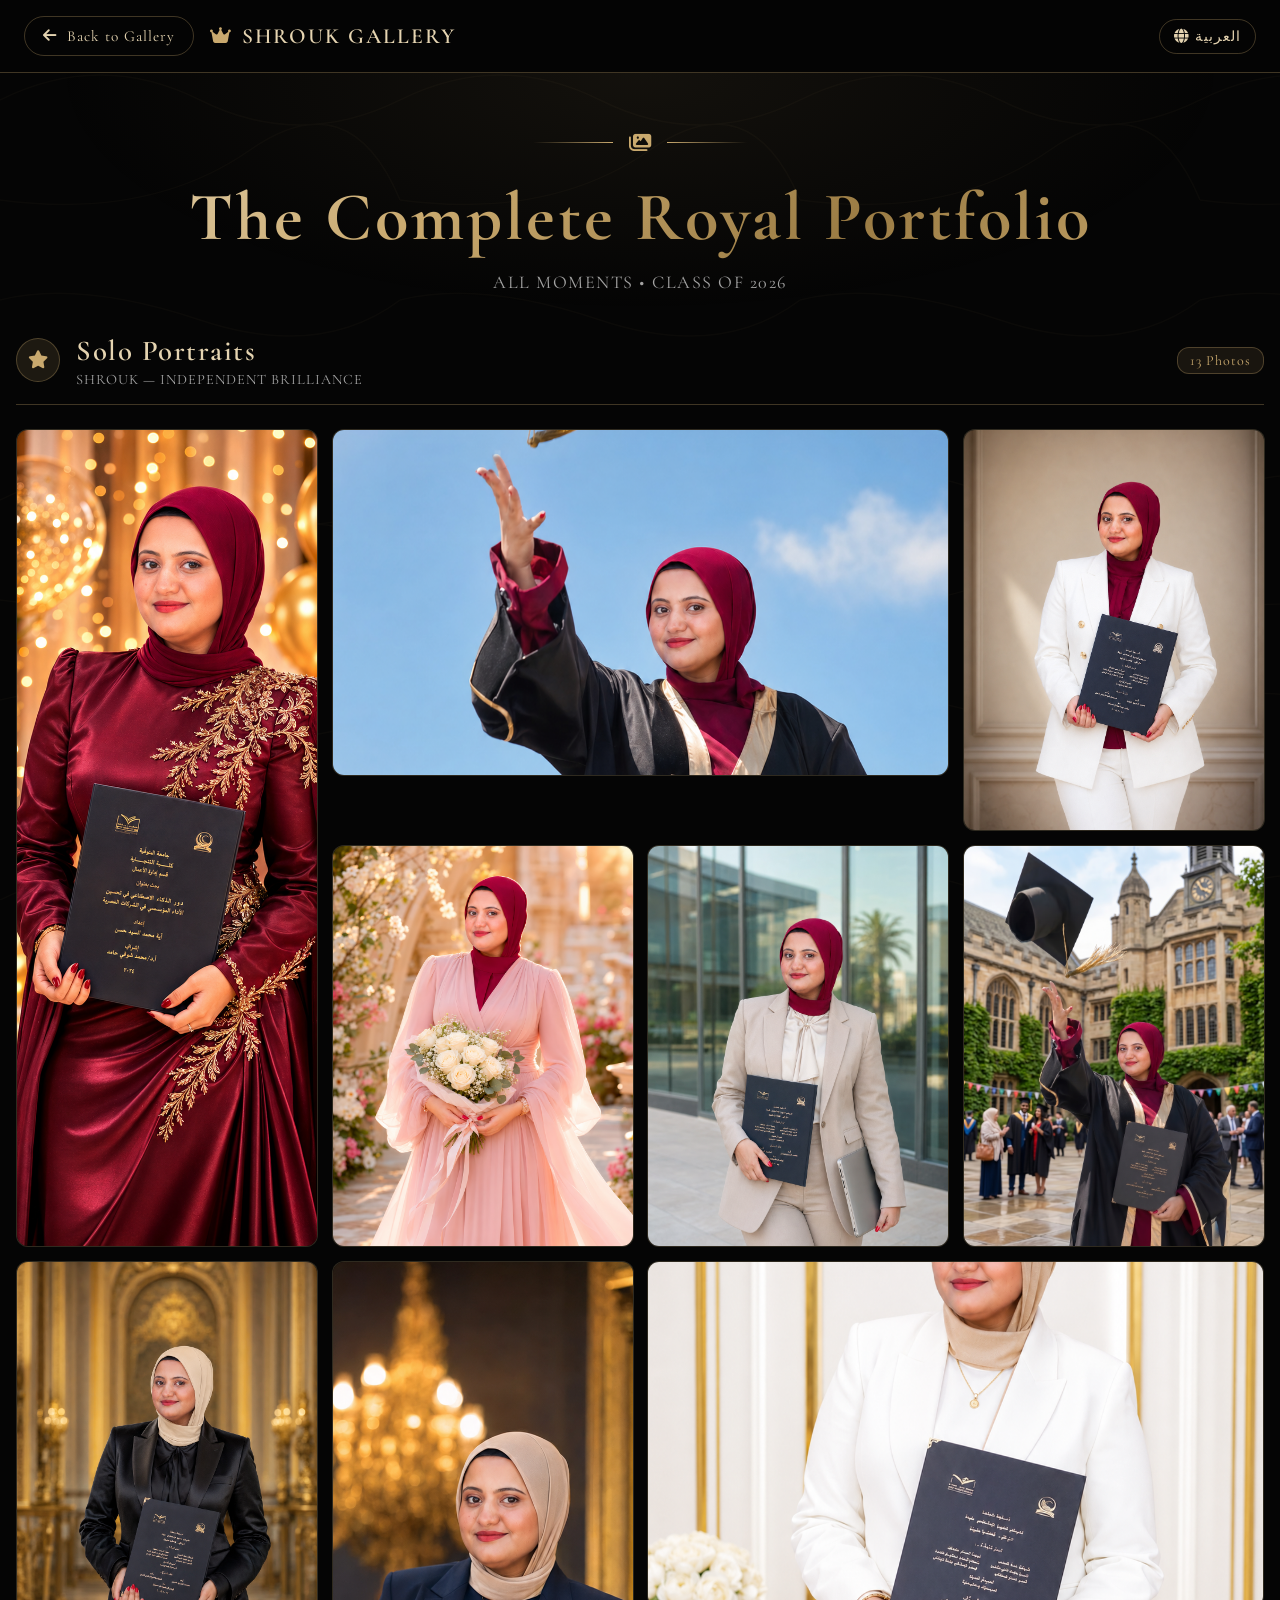
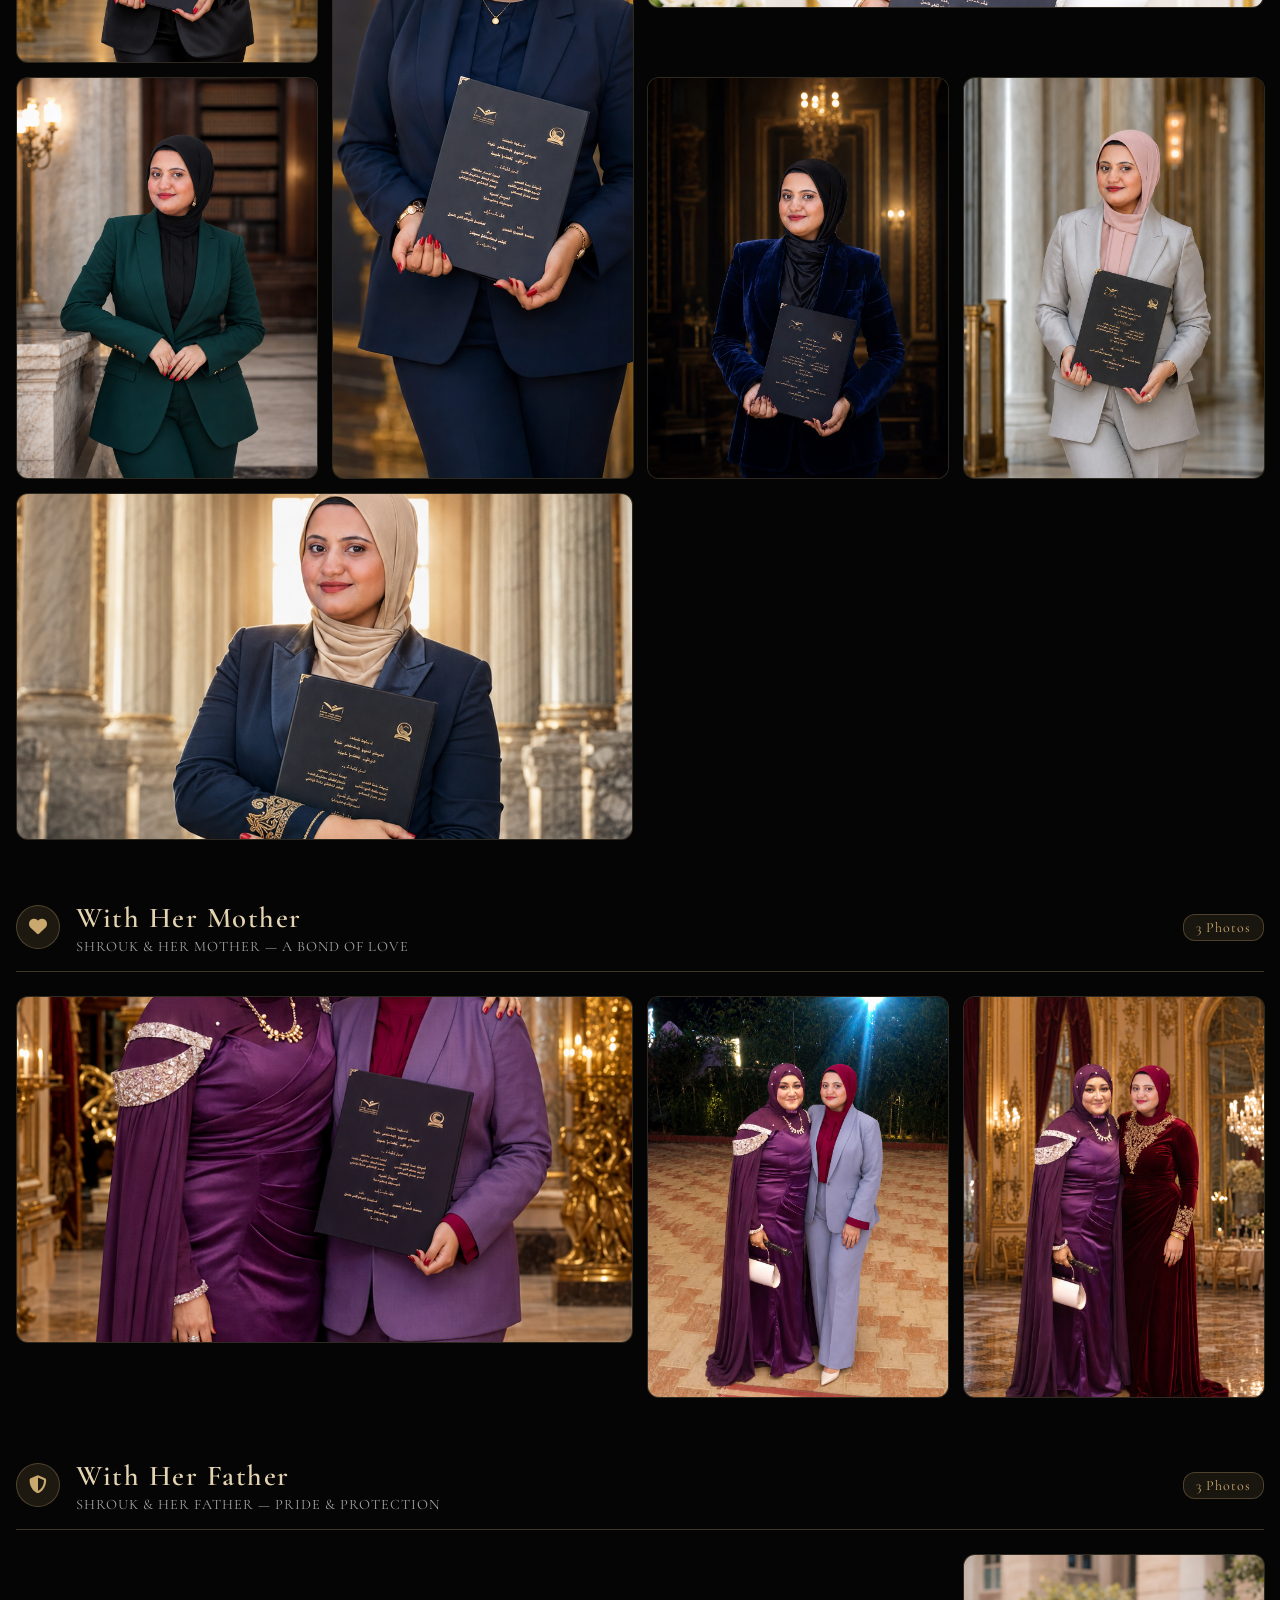
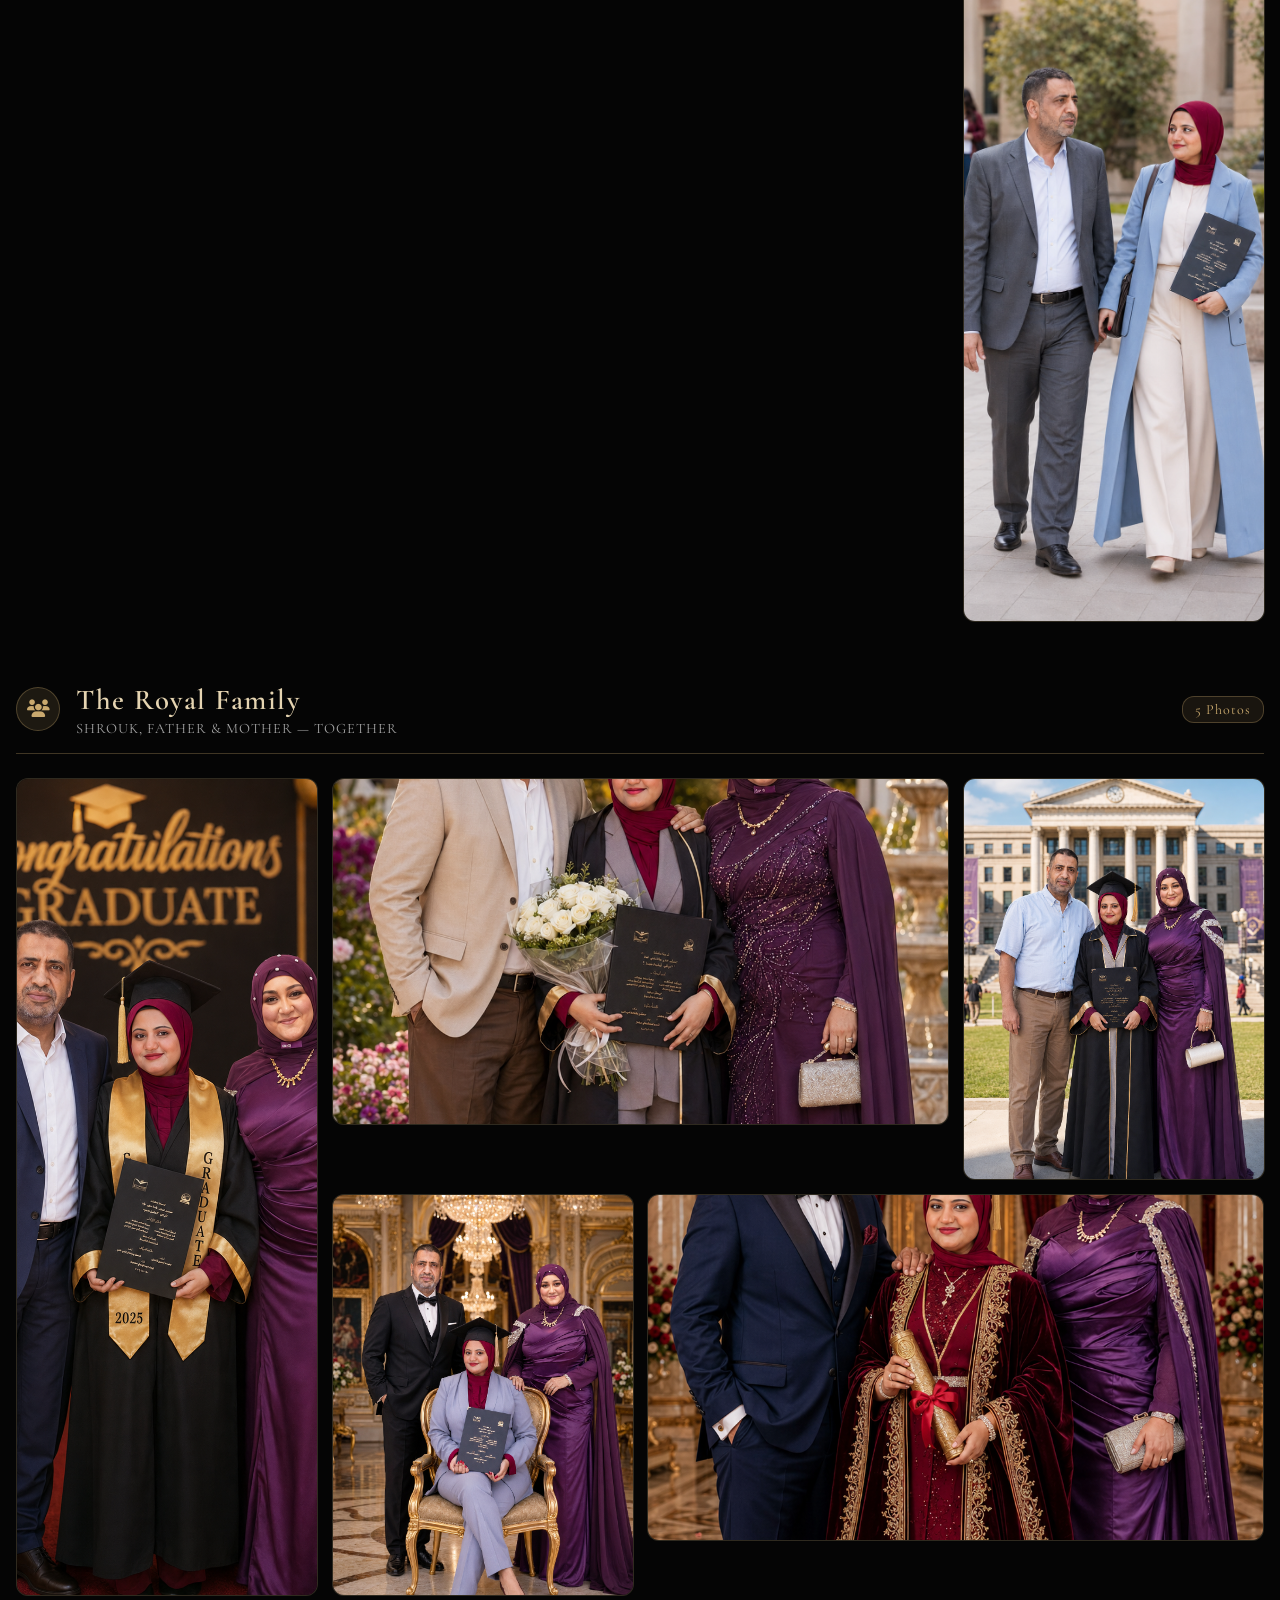
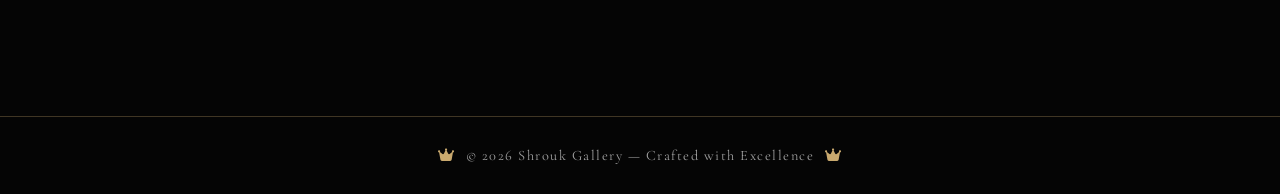
==== gallery.html @ 177c8bc8 "Add files via upload" ====
<!DOCTYPE html>
<html lang="en" dir="ltr">
<head>
  <meta charset="UTF-8">
  <meta name="viewport" content="width=device-width, initial-scale=1.0, viewport-fit=cover">
  <title>Shrouk Gallery | All Photos</title>
  <meta name="description" content="Full photo gallery for Shrouk's graduation — all portrait collections beautifully presented.">

  <!-- Premium Fonts -->
  <link rel="preconnect" href="https://fonts.googleapis.com">
  <link rel="preconnect" href="https://fonts.gstatic.com" crossorigin>
  <link href="https://fonts.googleapis.com/css2?family=Cormorant+Garamond:ital,wght@0,300;0,400;0,600;0,700;1,400&family=Tajawal:wght@300;400;500;700;800&display=swap" rel="stylesheet">
  <link rel="stylesheet" href="https://cdnjs.cloudflare.com/ajax/libs/font-awesome/6.4.0/css/all.min.css">

  <style>
    /* ===== Design Tokens ===== */
    :root {
      --gold: #C9A96E;
      --gold-light: #E5D4B1;
      --gold-dim: rgba(201,169,110,0.3);
      --black: #050505;
      --card-bg: rgba(18,18,18,0.85);
      --text: #F5F5F5;
      --muted: #A3A3A3;
      --font-en: 'Cormorant Garamond', serif;
      --font-ar: 'Tajawal', sans-serif;
      --ease: cubic-bezier(0.25, 0.8, 0.25, 1);
    }

    *, *::before, *::after { box-sizing: border-box; margin: 0; padding: 0; }

    html {
      background: var(--black);
      color: var(--text);
      font-family: var(--font-en);
      font-size: 18px;
      scroll-behavior: smooth;
      overflow-x: hidden;
      -webkit-font-smoothing: antialiased;
    }

    body { min-height: 100vh; }
    body.rtl-mode { font-family: var(--font-ar); direction: rtl; }

    /* Custom scrollbar */
    ::-webkit-scrollbar { width: 6px; }
    ::-webkit-scrollbar-track { background: var(--black); }
    ::-webkit-scrollbar-thumb {
      background: linear-gradient(180deg, transparent, var(--gold), transparent);
      border-radius: 3px;
    }

    /* ===== Marble / ambient overlay ===== */
    .marble-overlay {
      position: fixed; inset: 0; z-index: 0; pointer-events: none; opacity: 0.035;
      background-image: url("data:image/svg+xml,%3Csvg xmlns='http://www.w3.org/2000/svg' width='400' height='400' viewBox='0 0 400 400'%3E%3Cpath d='M0,100 Q100,50 200,100 T400,100 M0,200 Q150,220 250,150 T400,200 M0,300 Q80,280 200,320 T400,300' fill='none' stroke='%23C9A96E' stroke-width='1.5'/%3E%3C/svg%3E");
      background-repeat: repeat;
    }

    /* ===== HEADER ===== */
    .g-header {
      position: sticky; top: 0; z-index: 200;
      background: rgba(5,5,5,0.92);
      backdrop-filter: blur(14px);
      -webkit-backdrop-filter: blur(14px);
      border-bottom: 1px solid var(--gold-dim);
      padding: 16px 24px;
      display: flex; align-items: center; gap: 16px;
    }

    .back-btn {
      display: flex; align-items: center; gap: 10px;
      background: transparent;
      border: 1px solid var(--gold-dim);
      color: var(--gold-light);
      padding: 10px 18px;
      border-radius: 24px;
      cursor: pointer;
      font-family: inherit;
      font-size: 0.85rem;
      letter-spacing: 1px;
      text-decoration: none;
      transition: all 0.25s ease;
      white-space: nowrap;
    }
    .back-btn:hover {
      background: rgba(201,169,110,0.15);
      border-color: var(--gold);
      box-shadow: 0 0 14px rgba(201,169,110,0.25);
      transform: translateX(-3px);
    }

    .g-header-title {
      flex: 1;
      display: flex; align-items: center; gap: 10px;
      font-size: 1.2rem; letter-spacing: 2px; font-weight: 600;
      color: var(--gold-light);
      text-transform: uppercase;
    }
    .g-header-title i { color: var(--gold); font-size: 1rem; }

    /* Language button */
    .lang-btn {
      background: transparent; border: 1px solid var(--gold-dim);
      color: var(--gold-light); padding: 8px 14px;
      border-radius: 20px; cursor: pointer; font-family: inherit;
      font-size: 0.8rem; letter-spacing: 1px; display: flex; align-items: center; gap: 6px;
      transition: all 0.25s ease;
    }
    .lang-btn:hover { border-color: var(--gold); background: rgba(201,169,110,0.12); }

    /* ===== PAGE HERO ===== */
    .page-hero {
      position: relative; z-index: 1;
      text-align: center;
      padding: 60px 24px 40px;
    }
    .page-hero::before {
      content: '';
      position: absolute; inset: 0;
      background: radial-gradient(ellipse at center top, rgba(201,169,110,0.08) 0%, transparent 65%);
      pointer-events: none;
    }

    .hero-divider {
      display: flex; align-items: center; justify-content: center;
      gap: 16px; margin-bottom: 24px;
    }
    .hero-divider span { width: 80px; height: 1px; background: linear-gradient(90deg, transparent, var(--gold)); }
    .hero-divider span:last-child { transform: scaleX(-1); }
    .hero-divider i { color: var(--gold); font-size: 1.1rem; }

    .page-hero h1 {
      font-size: clamp(2rem, 6vw, 3.8rem);
      font-weight: 700; letter-spacing: 3px;
      background: linear-gradient(135deg, var(--gold-light), var(--gold), #9A7B43, var(--gold));
      -webkit-background-clip: text; -webkit-text-fill-color: transparent;
      background-clip: text;
      line-height: 1.2;
    }
    .page-hero p {
      font-size: clamp(0.85rem, 2.5vw, 1rem);
      color: var(--muted); letter-spacing: 1.5px;
      margin-top: 12px; text-transform: uppercase;
    }

    /* ===== GROUP SECTIONS ===== */
    .gallery-page { position: relative; z-index: 1; padding: 0 16px 60px; max-width: 1400px; margin: 0 auto; }

    .group-section { margin-bottom: 60px; }

    .group-header {
      display: flex; align-items: center; gap: 16px;
      margin-bottom: 24px; padding-bottom: 16px;
      border-bottom: 1px solid var(--gold-dim);
    }
    .group-icon {
      width: 44px; height: 44px; border-radius: 50%;
      background: rgba(201,169,110,0.12);
      border: 1px solid var(--gold-dim);
      display: flex; align-items: center; justify-content: center;
      color: var(--gold); font-size: 1rem; flex-shrink: 0;
    }
    .group-info h2 {
      font-size: clamp(1.2rem, 3vw, 1.6rem);
      font-weight: 600; color: var(--gold-light);
      letter-spacing: 1.5px;
    }
    .group-info p {
      font-size: 0.8rem; color: var(--muted); letter-spacing: 1px;
      margin-top: 3px; text-transform: uppercase;
    }
    .group-count {
      margin-left: auto; flex-shrink: 0;
      background: rgba(201,169,110,0.1);
      border: 1px solid var(--gold-dim);
      color: var(--gold); font-size: 0.78rem;
      padding: 4px 12px; border-radius: 12px; letter-spacing: 1px;
    }

    /* ===== RESPONSIVE PHOTO GRID ===== */
    .photo-grid {
      display: grid;
      grid-template-columns: repeat(auto-fill, minmax(280px, 1fr));
      gap: 14px;
    }

    /* Special spans for featured shots */
    @media (min-width: 700px) {
      .photo-grid .span-wide { grid-column: span 2; }
      .photo-grid .span-tall { grid-row: span 2; }
    }

    .photo-card {
      position: relative; overflow: hidden;
      border-radius: 12px;
      border: 1px solid rgba(201,169,110,0.18);
      background: rgba(20,20,20,0.6);
      cursor: pointer;
      aspect-ratio: 3/4;
      transition: transform 0.4s var(--ease), box-shadow 0.4s var(--ease), border-color 0.3s ease;
      will-change: transform;
    }
    .photo-card.span-wide { aspect-ratio: 16/9; }
    .photo-card.span-tall { aspect-ratio: auto; min-height: 520px; }

    .photo-card:hover {
      transform: scale(1.025) translateY(-3px);
      box-shadow: 0 20px 50px rgba(0,0,0,0.7), 0 0 20px rgba(201,169,110,0.2);
      border-color: rgba(201,169,110,0.5);
    }

    .photo-card img {
      width: 100%; height: 100%;
      object-fit: cover;
      display: block;
      transition: transform 0.6s var(--ease);
    }
    .photo-card:hover img { transform: scale(1.06); }

    .photo-card-overlay {
      position: absolute; inset: 0;
      background: linear-gradient(to top, rgba(5,5,5,0.85) 0%, rgba(5,5,5,0.1) 50%, transparent 100%);
      opacity: 0;
      transition: opacity 0.4s ease;
      display: flex; flex-direction: column; justify-content: flex-end;
      padding: 20px;
    }
    .photo-card:hover .photo-card-overlay { opacity: 1; }

    .photo-card-overlay .cat {
      font-size: 0.7rem; letter-spacing: 2px;
      color: var(--gold); text-transform: uppercase;
      margin-bottom: 5px;
    }
    .photo-card-overlay .title {
      font-size: 1rem; font-weight: 600;
      color: var(--gold-light); line-height: 1.3;
      letter-spacing: 0.5px;
    }

    .expand-icon {
      position: absolute; top: 14px; right: 14px;
      width: 36px; height: 36px; border-radius: 50%;
      background: rgba(201,169,110,0.15);
      backdrop-filter: blur(6px);
      border: 1px solid var(--gold-dim);
      color: var(--gold); font-size: 0.75rem;
      display: flex; align-items: center; justify-content: center;
      opacity: 0; transform: scale(0.8);
      transition: opacity 0.3s ease, transform 0.3s ease;
    }
    .photo-card:hover .expand-icon {
      opacity: 1; transform: scale(1);
    }

    /* ===== LIGHTBOX ===== */
    #g-lightbox {
      position: fixed; inset: 0; z-index: 1000;
      background: rgba(3,3,3,0.96);
      display: flex; align-items: center; justify-content: center;
      opacity: 0; visibility: hidden;
      transition: opacity 0.35s ease, visibility 0.35s ease;
      padding: 16px;
    }
    #g-lightbox.open { opacity: 1; visibility: visible; }

    .lb-close {
      position: fixed; top: 18px; right: 18px; z-index: 10;
      width: 48px; height: 48px; border-radius: 50%;
      background: rgba(201,169,110,0.1); border: 1px solid var(--gold-dim);
      color: var(--gold-light); font-size: 1.1rem;
      display: flex; align-items: center; justify-content: center;
      cursor: pointer; transition: all 0.25s ease;
    }
    .lb-close:hover { background: rgba(201,169,110,0.25); transform: rotate(90deg); }

    .lb-nav {
      position: fixed; top: 50%; transform: translateY(-50%);
      width: 48px; height: 48px; border-radius: 50%;
      background: rgba(201,169,110,0.1); border: 1px solid var(--gold-dim);
      color: var(--gold-light); font-size: 1rem;
      display: flex; align-items: center; justify-content: center;
      cursor: pointer; z-index: 10;
      transition: all 0.25s ease;
    }
    .lb-nav:hover { background: rgba(201,169,110,0.25); box-shadow: 0 0 18px rgba(201,169,110,0.3); }
    .lb-prev { left: 14px; }
    .lb-next { right: 14px; }

    .lb-image-box {
      max-width: min(90vw, 900px);
      max-height: 85vh;
      border-radius: 12px;
      overflow: hidden;
      border: 1px solid var(--gold-dim);
      box-shadow: 0 30px 80px rgba(0,0,0,0.8), 0 0 30px rgba(201,169,110,0.15);
    }
    .lb-image-box img {
      width: 100%; height: 100%;
      max-height: 85vh;
      object-fit: contain;
      display: block;
    }

    .lb-caption {
      position: fixed; bottom: 20px; left: 50%; transform: translateX(-50%);
      text-align: center;
      background: rgba(5,5,5,0.85); backdrop-filter: blur(10px);
      border: 1px solid var(--gold-dim);
      padding: 10px 28px; border-radius: 20px;
      white-space: nowrap;
    }
    .lb-caption .cat { font-size: 0.7rem; color: var(--gold); letter-spacing: 2px; text-transform: uppercase; }
    .lb-caption .title { font-size: 1rem; color: var(--gold-light); font-weight: 600; }

    .lb-counter {
      position: fixed; top: 22px; left: 50%; transform: translateX(-50%);
      font-size: 0.78rem; color: var(--muted); letter-spacing: 2px;
      background: rgba(5,5,5,0.8); padding: 6px 16px; border-radius: 12px;
      border: 1px solid var(--gold-dim);
    }

    /* ===== FOOTER ===== */
    .g-footer {
      text-align: center; padding: 30px 24px;
      border-top: 1px solid var(--gold-dim);
      color: var(--muted); font-size: 0.8rem; letter-spacing: 1.5px;
      position: relative; z-index: 1;
    }
    .g-footer i { color: var(--gold); margin: 0 6px; }

    /* ===== MOBILE OPTIMISATIONS ===== */
    @media (max-width: 600px) {
      .photo-grid {
        grid-template-columns: repeat(2, 1fr);
        gap: 8px;
      }
      .photo-grid .span-wide { grid-column: span 2; }
      .photo-card.span-tall { min-height: 260px; }
      .photo-card { border-radius: 8px; }
      .page-hero { padding: 40px 16px 28px; }
      .lb-nav { width: 40px; height: 40px; font-size: 0.85rem; }
      .lb-prev { left: 6px; }
      .lb-next { right: 6px; }
      .lb-image-box { max-width: 96vw; border-radius: 8px; }
      .lb-caption { white-space: normal; max-width: 90vw; }
      .g-header { padding: 12px 14px; }
      .g-header-title { font-size: 1rem; }
      .back-btn { padding: 8px 14px; font-size: 0.78rem; }
      .group-info h2 { font-size: 1.1rem; }
    }

    /* Fade-in for cards */
    .photo-card {
      opacity: 0;
      transform: translateY(28px);
      transition: opacity 0.6s var(--ease), transform 0.6s var(--ease),
                  box-shadow 0.4s var(--ease), border-color 0.3s ease;
    }
    .photo-card.visible { opacity: 1; transform: translateY(0); }

    /* Touch active state */
    .photo-card:active { transform: scale(0.97); }
  </style>
</head>
<body>

  <!-- Marble texture -->
  <div class="marble-overlay"></div>

  <!-- HEADER -->
  <header class="g-header">
    <a href="index.html" class="back-btn" id="back-btn">
      <i class="fa-solid fa-arrow-left"></i>
      <span id="back-text">Back to Gallery</span>
    </a>
    <div class="g-header-title">
      <i class="fa-solid fa-crown"></i>
      <span id="header-label">Shrouk Gallery</span>
    </div>
    <button class="lang-btn" id="lang-btn">
      <i class="fa-solid fa-globe"></i>
      <span id="lang-text">العربية</span>
    </button>
  </header>

  <!-- PAGE HERO -->
  <div class="page-hero">
    <div class="hero-divider">
      <span></span>
      <i class="fa-solid fa-images"></i>
      <span></span>
    </div>
    <h1 id="page-title">The Complete Royal Portfolio</h1>
    <p id="page-subtitle">All Moments • Class of 2026</p>
  </div>

  <!-- GALLERY GROUPS -->
  <main class="gallery-page">

    <!-- ── Group 1: Girl Alone ── -->
    <section class="group-section" id="group-1">
      <div class="group-header">
        <div class="group-icon"><i class="fa-solid fa-star"></i></div>
        <div class="group-info">
          <h2 id="g1-title">Solo Portraits</h2>
          <p id="g1-sub">Shrouk — Independent Brilliance</p>
        </div>
        <span class="group-count" id="g1-count">13 Photos</span>
      </div>

      <div class="photo-grid">
        <div class="photo-card span-tall" data-src="1.png" data-cat="Portrait" data-title="The Sovereign Smile" data-cat-ar="بورتريه" data-title-ar="الابتسامة السيادية">
          <img src="1.png" alt="Shrouk Portrait 1" loading="lazy">
          <div class="photo-card-overlay">
            <span class="cat" data-en="Portrait" data-ar="بورتريه">Portrait</span>
            <span class="title" data-en="The Sovereign Smile" data-ar="الابتسامة السيادية">The Sovereign Smile</span>
          </div>
          <div class="expand-icon"><i class="fa-solid fa-expand"></i></div>
        </div>

        <div class="photo-card span-wide" data-src="2.png" data-cat="Moment" data-title="Reflective Triumph" data-cat-ar="لحظة تاريخية" data-title-ar="تأمل الانتصار">
          <img src="2.png" alt="Shrouk Portrait 2" loading="lazy">
          <div class="photo-card-overlay">
            <span class="cat" data-en="Moment" data-ar="لحظة تاريخية">Moment</span>
            <span class="title" data-en="Reflective Triumph" data-ar="تأمل الانتصار">Reflective Triumph</span>
          </div>
          <div class="expand-icon"><i class="fa-solid fa-expand"></i></div>
        </div>

        <div class="photo-card" data-src="3.png" data-cat="Portrait" data-title="Academic Honor" data-cat-ar="بورتريه" data-title-ar="وسام الأكاديمية">
          <img src="3.png" alt="Shrouk Portrait 3" loading="lazy">
          <div class="photo-card-overlay">
            <span class="cat" data-en="Portrait" data-ar="بورتريه">Portrait</span>
            <span class="title" data-en="Academic Honor" data-ar="وسام الأكاديمية">Academic Honor</span>
          </div>
          <div class="expand-icon"><i class="fa-solid fa-expand"></i></div>
        </div>

        <div class="photo-card" data-src="4.png" data-cat="Candid" data-title="Golden Horizon" data-cat-ar="لقطة عفوية" data-title-ar="الأفق الذهبي">
          <img src="4.png" alt="Shrouk Portrait 4" loading="lazy">
          <div class="photo-card-overlay">
            <span class="cat" data-en="Candid" data-ar="لقطة عفوية">Candid</span>
            <span class="title" data-en="Golden Horizon" data-ar="الأفق الذهبي">Golden Horizon</span>
          </div>
          <div class="expand-icon"><i class="fa-solid fa-expand"></i></div>
        </div>

        <div class="photo-card" data-src="5.png" data-cat="Portrait" data-title="Prestigious Stature" data-cat-ar="بورتريه" data-title-ar="الهيبة والوقار">
          <img src="5.png" alt="Shrouk Portrait 5" loading="lazy">
          <div class="photo-card-overlay">
            <span class="cat" data-en="Portrait" data-ar="بورتريه">Portrait</span>
            <span class="title" data-en="Prestigious Stature" data-ar="الهيبة والوقار">Prestigious Stature</span>
          </div>
          <div class="expand-icon"><i class="fa-solid fa-expand"></i></div>
        </div>

        <div class="photo-card" data-src="10.jpeg" data-cat="Portrait" data-title="Elegance Unveiled" data-cat-ar="بورتريه" data-title-ar="الأناقة الملكية">
          <img src="10.jpeg" alt="Shrouk Portrait 6" loading="lazy">
          <div class="photo-card-overlay">
            <span class="cat" data-en="Portrait" data-ar="بورتريه">Portrait</span>
            <span class="title" data-en="Elegance Unveiled" data-ar="الأناقة الملكية">Elegance Unveiled</span>
          </div>
          <div class="expand-icon"><i class="fa-solid fa-expand"></i></div>
        </div>

        <div class="photo-card" data-src="ChatGPT Image Jun 21, 2026, 09_37_22 AM.png" data-cat="Portrait" data-title="The Royal Portrait I" data-cat-ar="بورتريه" data-title-ar="البورتريه الملكي الأول">
          <img src="ChatGPT Image Jun 21, 2026, 09_37_22 AM.png" alt="Shrouk Portrait 7" loading="lazy">
          <div class="photo-card-overlay">
            <span class="cat" data-en="Portrait" data-ar="بورتريه">Portrait</span>
            <span class="title" data-en="The Royal Portrait I" data-ar="البورتريه الملكي الأول">The Royal Portrait I</span>
          </div>
          <div class="expand-icon"><i class="fa-solid fa-expand"></i></div>
        </div>

        <div class="photo-card span-tall" data-src="ChatGPT Image Jun 21, 2026, 09_39_54 AM.png" data-cat="Moment" data-title="The Royal Portrait II" data-cat-ar="لحظة تاريخية" data-title-ar="البورتريه الملكي الثاني">
          <img src="ChatGPT Image Jun 21, 2026, 09_39_54 AM.png" alt="Shrouk Portrait 8" loading="lazy">
          <div class="photo-card-overlay">
            <span class="cat" data-en="Moment" data-ar="لحظة تاريخية">Moment</span>
            <span class="title" data-en="The Royal Portrait II" data-ar="البورتريه الملكي الثاني">The Royal Portrait II</span>
          </div>
          <div class="expand-icon"><i class="fa-solid fa-expand"></i></div>
        </div>

        <div class="photo-card span-wide" data-src="ChatGPT Image Jun 21, 2026, 09_40_40 AM.png" data-cat="Portrait" data-title="The Royal Portrait III" data-cat-ar="بورتريه" data-title-ar="البورتريه الملكي الثالث">
          <img src="ChatGPT Image Jun 21, 2026, 09_40_40 AM.png" alt="Shrouk Portrait 9" loading="lazy">
          <div class="photo-card-overlay">
            <span class="cat" data-en="Portrait" data-ar="بورتريه">Portrait</span>
            <span class="title" data-en="The Royal Portrait III" data-ar="البورتريه الملكي الثالث">The Royal Portrait III</span>
          </div>
          <div class="expand-icon"><i class="fa-solid fa-expand"></i></div>
        </div>

        <div class="photo-card" data-src="ChatGPT Image Jun 21, 2026, 09_47_14 AM.png" data-cat="Portrait" data-title="The Royal Portrait IV" data-cat-ar="بورتريه" data-title-ar="البورتريه الملكي الرابع">
          <img src="ChatGPT Image Jun 21, 2026, 09_47_14 AM.png" alt="Shrouk Portrait 10" loading="lazy">
          <div class="photo-card-overlay">
            <span class="cat" data-en="Portrait" data-ar="بورتريه">Portrait</span>
            <span class="title" data-en="The Royal Portrait IV" data-ar="البورتريه الملكي الرابع">The Royal Portrait IV</span>
          </div>
          <div class="expand-icon"><i class="fa-solid fa-expand"></i></div>
        </div>

        <div class="photo-card" data-src="ChatGPT Image Jun 21, 2026, 09_49_24 AM.png" data-cat="Candid" data-title="The Royal Portrait V" data-cat-ar="لقطة عفوية" data-title-ar="البورتريه الملكي الخامس">
          <img src="ChatGPT Image Jun 21, 2026, 09_49_24 AM.png" alt="Shrouk Portrait 11" loading="lazy">
          <div class="photo-card-overlay">
            <span class="cat" data-en="Candid" data-ar="لقطة عفوية">Candid</span>
            <span class="title" data-en="The Royal Portrait V" data-ar="البورتريه الملكي الخامس">The Royal Portrait V</span>
          </div>
          <div class="expand-icon"><i class="fa-solid fa-expand"></i></div>
        </div>

        <div class="photo-card" data-src="ChatGPT Image Jun 21, 2026, 09_51_06 AM.png" data-cat="Portrait" data-title="The Royal Portrait VI" data-cat-ar="بورتريه" data-title-ar="البورتريه الملكي السادس">
          <img src="ChatGPT Image Jun 21, 2026, 09_51_06 AM.png" alt="Shrouk Portrait 12" loading="lazy">
          <div class="photo-card-overlay">
            <span class="cat" data-en="Portrait" data-ar="بورتريه">Portrait</span>
            <span class="title" data-en="The Royal Portrait VI" data-ar="البورتريه الملكي السادس">The Royal Portrait VI</span>
          </div>
          <div class="expand-icon"><i class="fa-solid fa-expand"></i></div>
        </div>

        <div class="photo-card span-wide" data-src="ChatGPT Image Jun 21, 2026, 09_55_57 AM.png" data-cat="Moment" data-title="The Royal Portrait VII" data-cat-ar="لحظة تاريخية" data-title-ar="البورتريه الملكي السابع">
          <img src="ChatGPT Image Jun 21, 2026, 09_55_57 AM.png" alt="Shrouk Portrait 13" loading="lazy">
          <div class="photo-card-overlay">
            <span class="cat" data-en="Moment" data-ar="لحظة تاريخية">Moment</span>
            <span class="title" data-en="The Royal Portrait VII" data-ar="البورتريه الملكي السابع">The Royal Portrait VII</span>
          </div>
          <div class="expand-icon"><i class="fa-solid fa-expand"></i></div>
        </div>
      </div>
    </section>

    <!-- ── Group 2: Girl & Mother ── -->
    <section class="group-section" id="group-2">
      <div class="group-header">
        <div class="group-icon"><i class="fa-solid fa-heart"></i></div>
        <div class="group-info">
          <h2 id="g2-title">With Her Mother</h2>
          <p id="g2-sub">Shrouk & Her Mother — A Bond of Love</p>
        </div>
        <span class="group-count" id="g2-count">3 Photos</span>
      </div>

      <div class="photo-grid">
        <div class="photo-card span-wide" data-src="ChatGPT Image Jun 23, 2026, 01_38_25 AM.png" data-cat="Moment" data-title="Shared Joy" data-cat-ar="لحظة تاريخية" data-title-ar="فرحة مشتركة مع الأم">
          <img src="ChatGPT Image Jun 23, 2026, 01_38_25 AM.png" alt="Shrouk & Mother 1" loading="lazy">
          <div class="photo-card-overlay">
            <span class="cat" data-en="Moment" data-ar="لحظة تاريخية">Moment</span>
            <span class="title" data-en="Shared Joy" data-ar="فرحة مشتركة مع الأم">Shared Joy</span>
          </div>
          <div class="expand-icon"><i class="fa-solid fa-expand"></i></div>
        </div>

        <div class="photo-card" data-src="ChatGPT Image Jun 23, 2026, 02_03_01 AM.png" data-cat="Portrait" data-title="A Mother's Pride" data-cat-ar="بورتريه" data-title-ar="فخر الأمومة">
          <img src="ChatGPT Image Jun 23, 2026, 02_03_01 AM.png" alt="Shrouk & Mother 2" loading="lazy">
          <div class="photo-card-overlay">
            <span class="cat" data-en="Portrait" data-ar="بورتريه">Portrait</span>
            <span class="title" data-en="A Mother's Pride" data-ar="فخر الأمومة">A Mother's Pride</span>
          </div>
          <div class="expand-icon"><i class="fa-solid fa-expand"></i></div>
        </div>

        <div class="photo-card" data-src="ChatGPT Image Jun 23, 2026, 02_06_38 AM.png" data-cat="Moment" data-title="Cherished Bond" data-cat-ar="لحظة تاريخية" data-title-ar="رابطة لا تنفصم">
          <img src="ChatGPT Image Jun 23, 2026, 02_06_38 AM.png" alt="Shrouk & Mother 3" loading="lazy">
          <div class="photo-card-overlay">
            <span class="cat" data-en="Moment" data-ar="لحظة تاريخية">Moment</span>
            <span class="title" data-en="Cherished Bond" data-ar="رابطة لا تنفصم">Cherished Bond</span>
          </div>
          <div class="expand-icon"><i class="fa-solid fa-expand"></i></div>
        </div>
      </div>
    </section>

    <!-- ── Group 3: Girl & Father ── -->
    <section class="group-section" id="group-3">
      <div class="group-header">
        <div class="group-icon"><i class="fa-solid fa-shield-halved"></i></div>
        <div class="group-info">
          <h2 id="g3-title">With Her Father</h2>
          <p id="g3-sub">Shrouk & Her Father — Pride & Protection</p>
        </div>
        <span class="group-count" id="g3-count">3 Photos</span>
      </div>

      <div class="photo-grid">
        <div class="photo-card span-wide" data-src="6.png" data-cat="Moment" data-title="The Crown of Success" data-cat-ar="لحظة تاريخية" data-title-ar="تاج النجاح والتفوق">
          <img src="6.png" alt="Shrouk & Father 1" loading="lazy">
          <div class="photo-card-overlay">
            <span class="cat" data-en="Moment" data-ar="لحظة تاريخية">Moment</span>
            <span class="title" data-en="The Crown of Success" data-ar="تاج النجاح والتفوق">The Crown of Success</span>
          </div>
          <div class="expand-icon"><i class="fa-solid fa-expand"></i></div>
        </div>

        <div class="photo-card" data-src="7.png" data-cat="Portrait" data-title="Gaze of Pride" data-cat-ar="بورتريه" data-title-ar="نظرة الفخر الطموحة">
          <img src="7.png" alt="Shrouk & Father 2" loading="lazy">
          <div class="photo-card-overlay">
            <span class="cat" data-en="Portrait" data-ar="بورتريه">Portrait</span>
            <span class="title" data-en="Gaze of Pride" data-ar="نظرة الفخر الطموحة">Gaze of Pride</span>
          </div>
          <div class="expand-icon"><i class="fa-solid fa-expand"></i></div>
        </div>

        <div class="photo-card span-tall" data-src="9.png" data-cat="Moment" data-title="Empowered Vision" data-cat-ar="لحظة تاريخية" data-title-ar="الرؤية الممكنة">
          <img src="9.png" alt="Shrouk & Father 3" loading="lazy">
          <div class="photo-card-overlay">
            <span class="cat" data-en="Moment" data-ar="لحظة تاريخية">Moment</span>
            <span class="title" data-en="Empowered Vision" data-ar="الرؤية الممكنة">Empowered Vision</span>
          </div>
          <div class="expand-icon"><i class="fa-solid fa-expand"></i></div>
        </div>
      </div>
    </section>

    <!-- ── Group 4: Full Family ── -->
    <section class="group-section" id="group-4">
      <div class="group-header">
        <div class="group-icon"><i class="fa-solid fa-users"></i></div>
        <div class="group-info">
          <h2 id="g4-title">The Royal Family</h2>
          <p id="g4-sub">Shrouk, Father & Mother — Together</p>
        </div>
        <span class="group-count" id="g4-count">5 Photos</span>
      </div>

      <div class="photo-grid">
        <div class="photo-card span-tall" data-src="ChatGPT Image Jun 23, 2026, 01_12_30 AM.png" data-cat="Portrait" data-title="The Graduation Banquet" data-cat-ar="بورتريه" data-title-ar="مأدبة التخرج العائلية">
          <img src="ChatGPT Image Jun 23, 2026, 01_12_30 AM.png" alt="Family Portrait 1" loading="lazy">
          <div class="photo-card-overlay">
            <span class="cat" data-en="Portrait" data-ar="بورتريه">Portrait</span>
            <span class="title" data-en="The Graduation Banquet" data-ar="مأدبة التخرج العائلية">The Graduation Banquet</span>
          </div>
          <div class="expand-icon"><i class="fa-solid fa-expand"></i></div>
        </div>

        <div class="photo-card span-wide" data-src="ChatGPT Image Jun 23, 2026, 01_22_45 AM.png" data-cat="Moment" data-title="Imperial Milestone" data-cat-ar="لحظة تاريخية" data-title-ar="الحدث الإمبراطوري">
          <img src="ChatGPT Image Jun 23, 2026, 01_22_45 AM.png" alt="Family Portrait 2" loading="lazy">
          <div class="photo-card-overlay">
            <span class="cat" data-en="Moment" data-ar="لحظة تاريخية">Moment</span>
            <span class="title" data-en="Imperial Milestone" data-ar="الحدث الإمبراطوري">Imperial Milestone</span>
          </div>
          <div class="expand-icon"><i class="fa-solid fa-expand"></i></div>
        </div>

        <div class="photo-card" data-src="ChatGPT Image Jun 23, 2026, 01_26_37 AM.png" data-cat="Portrait" data-title="Scholarly Legacy" data-cat-ar="بورتريه" data-title-ar="الإرث العلمي">
          <img src="ChatGPT Image Jun 23, 2026, 01_26_37 AM.png" alt="Family Portrait 3" loading="lazy">
          <div class="photo-card-overlay">
            <span class="cat" data-en="Portrait" data-ar="بورتريه">Portrait</span>
            <span class="title" data-en="Scholarly Legacy" data-ar="الإرث العلمي">Scholarly Legacy</span>
          </div>
          <div class="expand-icon"><i class="fa-solid fa-expand"></i></div>
        </div>

        <div class="photo-card" data-src="ChatGPT Image Jun 23, 2026, 01_28_01 AM.png" data-cat="Candid" data-title="The Royal Seat" data-cat-ar="لقطة عفوية" data-title-ar="المقعد الملكي">
          <img src="ChatGPT Image Jun 23, 2026, 01_28_01 AM.png" alt="Family Portrait 4" loading="lazy">
          <div class="photo-card-overlay">
            <span class="cat" data-en="Candid" data-ar="لقطة عفوية">Candid</span>
            <span class="title" data-en="The Royal Seat" data-ar="المقعد الملكي">The Royal Seat</span>
          </div>
          <div class="expand-icon"><i class="fa-solid fa-expand"></i></div>
        </div>

        <div class="photo-card span-wide" data-src="ChatGPT Image Jun 23, 2026, 01_33_04 AM.png" data-cat="Portrait" data-title="The Grand Portrait" data-cat-ar="بورتريه" data-title-ar="البورتريه الكبير">
          <img src="ChatGPT Image Jun 23, 2026, 01_33_04 AM.png" alt="Family Portrait 5" loading="lazy">
          <div class="photo-card-overlay">
            <span class="cat" data-en="Portrait" data-ar="بورتريه">Portrait</span>
            <span class="title" data-en="The Grand Portrait" data-ar="البورتريه الكبير">The Grand Portrait</span>
          </div>
          <div class="expand-icon"><i class="fa-solid fa-expand"></i></div>
        </div>
      </div>
    </section>
  </main>

  <!-- FOOTER -->
  <footer class="g-footer">
    <i class="fa-solid fa-crown"></i>
    <span id="footer-text">© 2026 Shrouk Gallery — Crafted with Excellence</span>
    <i class="fa-solid fa-crown"></i>
  </footer>

  <!-- LIGHTBOX -->
  <div id="g-lightbox" role="dialog" aria-modal="true" aria-label="Photo lightbox">
    <button class="lb-close" id="lb-close" aria-label="Close"><i class="fa-solid fa-xmark"></i></button>
    <span class="lb-counter" id="lb-counter">1 / 24</span>
    <button class="lb-nav lb-prev" id="lb-prev" aria-label="Previous"><i class="fa-solid fa-chevron-left"></i></button>
    <div class="lb-image-box">
      <img id="lb-img" src="" alt="">
    </div>
    <button class="lb-nav lb-next" id="lb-next" aria-label="Next"><i class="fa-solid fa-chevron-right"></i></button>
    <div class="lb-caption">
      <div class="cat" id="lb-cat"></div>
      <div class="title" id="lb-title"></div>
    </div>
  </div>

  <script>
    /* ===== Language ===== */
    let lang = 'en';
    const translations = {
      en: {
        'back': 'Back to Gallery',
        'header': 'Shrouk Gallery',
        'lang': 'العربية',
        'page-title': 'The Complete Royal Portfolio',
        'page-sub': 'All Moments • Class of 2026',
        'g1': 'Solo Portraits', 'g1-sub': 'Shrouk — Independent Brilliance', 'g1-count': '13 Photos',
        'g2': 'With Her Mother', 'g2-sub': 'Shrouk & Her Mother — A Bond of Love', 'g2-count': '3 Photos',
        'g3': 'With Her Father', 'g3-sub': 'Shrouk & Her Father — Pride & Protection', 'g3-count': '3 Photos',
        'g4': 'The Royal Family', 'g4-sub': 'Shrouk, Father & Mother — Together', 'g4-count': '5 Photos',
        'footer': '© 2026 Shrouk Gallery — Crafted with Excellence'
      },
      ar: {
        'back': 'العودة للمعرض',
        'header': 'معرض شروق',
        'lang': 'English',
        'page-title': 'المعرض الملكي الكامل',
        'page-sub': 'جميع اللحظات • دفعة 2026',
        'g1': 'بورتريهات منفردة', 'g1-sub': 'شروق — تألق مستقل', 'g1-count': '١٣ صورة',
        'g2': 'مع أمها', 'g2-sub': 'شروق وأمها — رابطة المحبة', 'g2-count': '٣ صور',
        'g3': 'مع أبيها', 'g3-sub': 'شروق وأبيها — الفخر والحماية', 'g3-count': '٣ صور',
        'g4': 'العائلة الملكية', 'g4-sub': 'شروق والأب والأم — معاً', 'g4-count': '٥ صور',
        'footer': '© 2026 معرض شروق — صُمم بامتياز وفخامة'
      }
    };

    function applyLang(l) {
      lang = l;
      const t = translations[l];
      document.getElementById('back-text').textContent = t['back'];
      document.getElementById('header-label').textContent = t['header'];
      document.getElementById('lang-text').textContent = t['lang'];
      document.getElementById('page-title').textContent = t['page-title'];
      document.getElementById('page-subtitle').textContent = t['page-sub'];
      document.getElementById('g1-title').textContent = t['g1'];
      document.getElementById('g1-sub').textContent = t['g1-sub'];
      document.getElementById('g1-count').textContent = t['g1-count'];
      document.getElementById('g2-title').textContent = t['g2'];
      document.getElementById('g2-sub').textContent = t['g2-sub'];
      document.getElementById('g2-count').textContent = t['g2-count'];
      document.getElementById('g3-title').textContent = t['g3'];
      document.getElementById('g3-sub').textContent = t['g3-sub'];
      document.getElementById('g3-count').textContent = t['g3-count'];
      document.getElementById('g4-title').textContent = t['g4'];
      document.getElementById('g4-sub').textContent = t['g4-sub'];
      document.getElementById('g4-count').textContent = t['g4-count'];
      document.getElementById('footer-text').textContent = t['footer'];

      // Update card overlays
      document.querySelectorAll('.photo-card-overlay .cat').forEach(el => {
        el.textContent = el.getAttribute(`data-${l}`) || el.getAttribute('data-en');
      });
      document.querySelectorAll('.photo-card-overlay .title').forEach(el => {
        el.textContent = el.getAttribute(`data-${l}`) || el.getAttribute('data-en');
      });

      document.documentElement.lang = l;
      document.documentElement.dir = l === 'ar' ? 'rtl' : 'ltr';
      document.body.classList.toggle('rtl-mode', l === 'ar');
    }

    document.getElementById('lang-btn').addEventListener('click', () => {
      applyLang(lang === 'en' ? 'ar' : 'en');
    });

    applyLang('en');

    /* ===== Lightbox ===== */
    const allCards = Array.from(document.querySelectorAll('.photo-card'));
    let lbIndex = 0;

    const lightbox = document.getElementById('g-lightbox');
    const lbImg = document.getElementById('lb-img');
    const lbCat = document.getElementById('lb-cat');
    const lbTitle = document.getElementById('lb-title');
    const lbCounter = document.getElementById('lb-counter');

    function openLightbox(index) {
      lbIndex = index;
      updateLightbox();
      lightbox.classList.add('open');
      document.body.style.overflow = 'hidden';
    }

    function closeLightbox() {
      lightbox.classList.remove('open');
      document.body.style.overflow = '';
    }

    function updateLightbox() {
      const card = allCards[lbIndex];
      const src = card.getAttribute('data-src');
      const catKey = lang === 'ar' ? 'data-cat-ar' : 'data-cat';
      const titleKey = lang === 'ar' ? 'data-title-ar' : 'data-title';

      lbImg.src = src;
      lbCat.textContent = card.getAttribute(catKey) || card.getAttribute('data-cat');
      lbTitle.textContent = card.getAttribute(titleKey) || card.getAttribute('data-title');
      lbCounter.textContent = `${lbIndex + 1} / ${allCards.length}`;
    }

    function lbPrev() {
      lbIndex = (lbIndex - 1 + allCards.length) % allCards.length;
      updateLightbox();
    }

    function lbNext() {
      lbIndex = (lbIndex + 1) % allCards.length;
      updateLightbox();
    }

    allCards.forEach((card, i) => {
      card.addEventListener('click', () => openLightbox(i));
    });

    document.getElementById('lb-close').addEventListener('click', closeLightbox);
    document.getElementById('lb-prev').addEventListener('click', (e) => { e.stopPropagation(); lbPrev(); });
    document.getElementById('lb-next').addEventListener('click', (e) => { e.stopPropagation(); lbNext(); });

    lightbox.addEventListener('click', (e) => {
      if (e.target === lightbox) closeLightbox();
    });

    // Keyboard
    window.addEventListener('keydown', e => {
      if (!lightbox.classList.contains('open')) return;
      if (e.key === 'Escape') closeLightbox();
      else if (e.key === 'ArrowLeft') lbPrev();
      else if (e.key === 'ArrowRight') lbNext();
    });

    // Touch swipe on lightbox
    let tsX = 0;
    lightbox.addEventListener('touchstart', e => { tsX = e.touches[0].clientX; }, { passive: true });
    lightbox.addEventListener('touchend', e => {
      const dx = e.changedTouches[0].clientX - tsX;
      if (Math.abs(dx) > 40) { dx < 0 ? lbNext() : lbPrev(); }
    });

    /* ===== Scroll reveal ===== */
    const observer = new IntersectionObserver(entries => {
      entries.forEach((entry, i) => {
        if (entry.isIntersecting) {
          setTimeout(() => {
            entry.target.classList.add('visible');
          }, Math.min(i * 60, 300));
          observer.unobserve(entry.target);
        }
      });
    }, { threshold: 0.07 });

    allCards.forEach(card => observer.observe(card));
  </script>
</body>
</html>
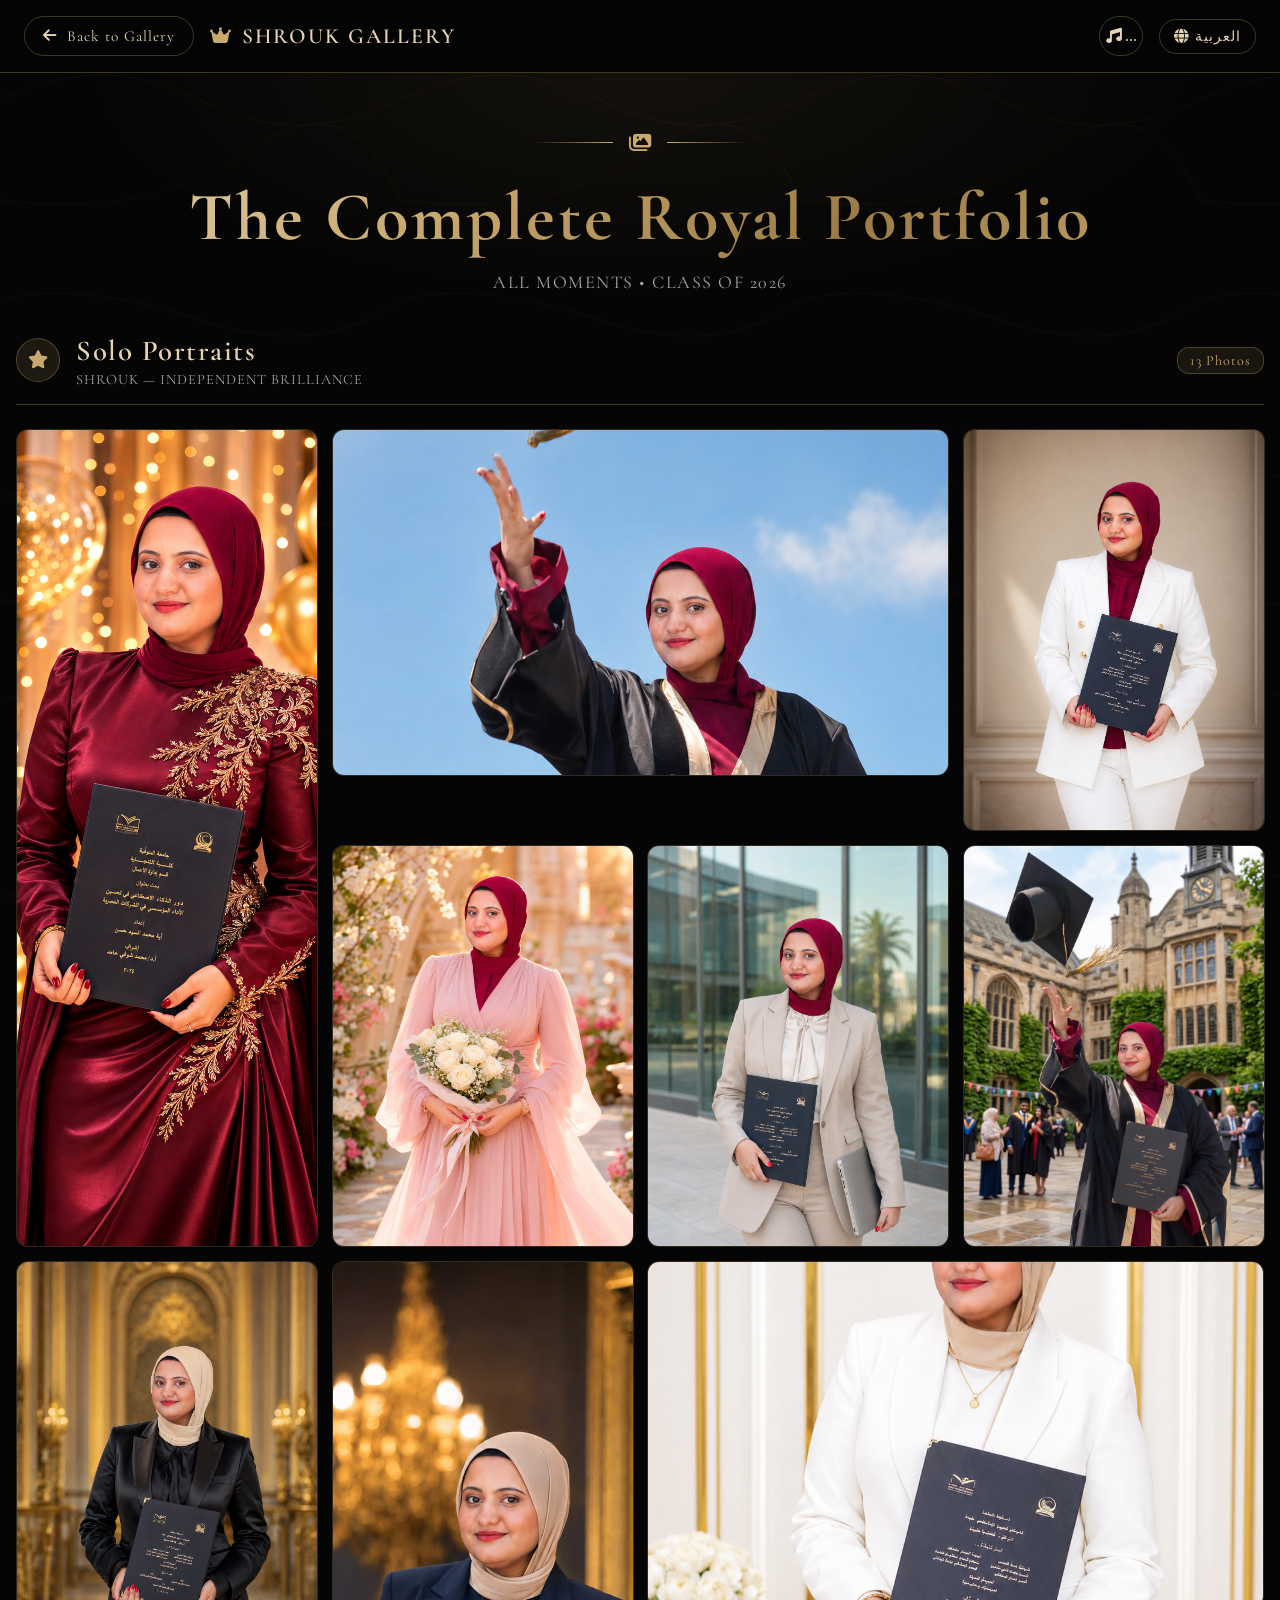
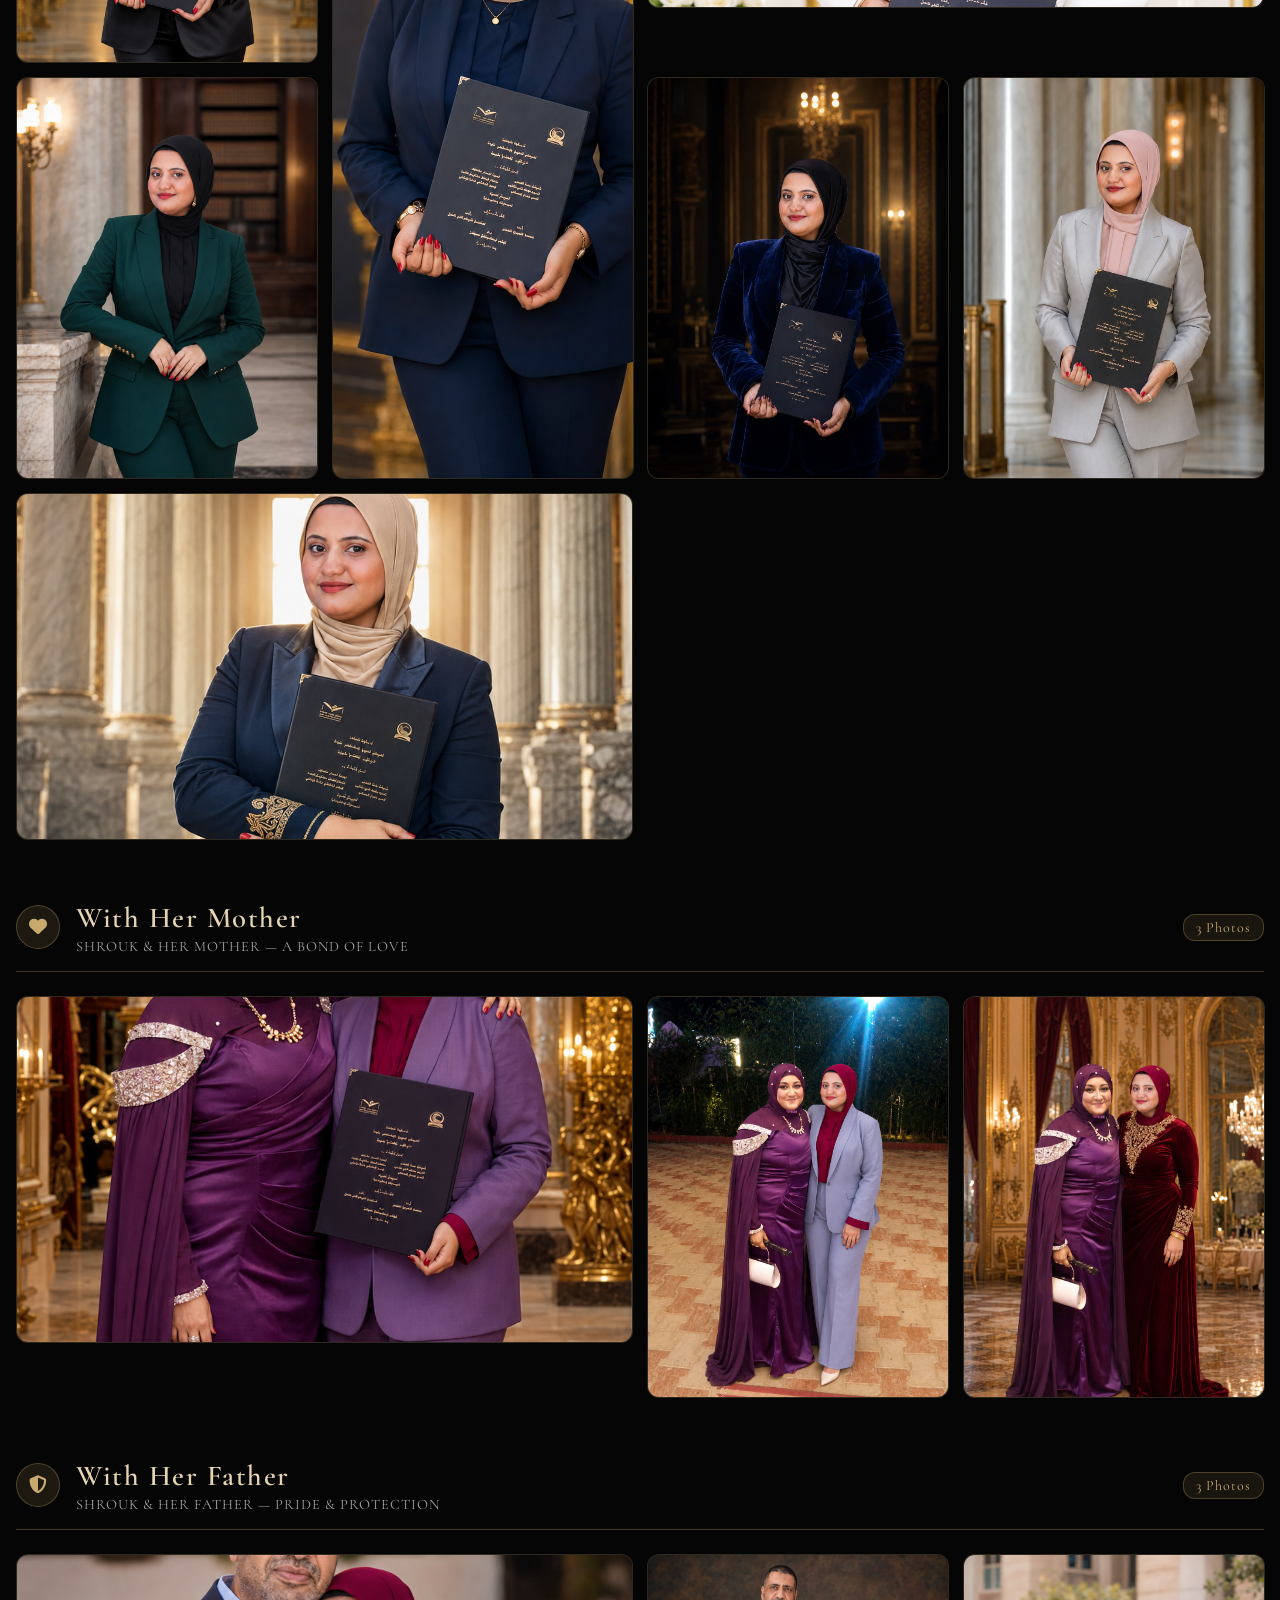
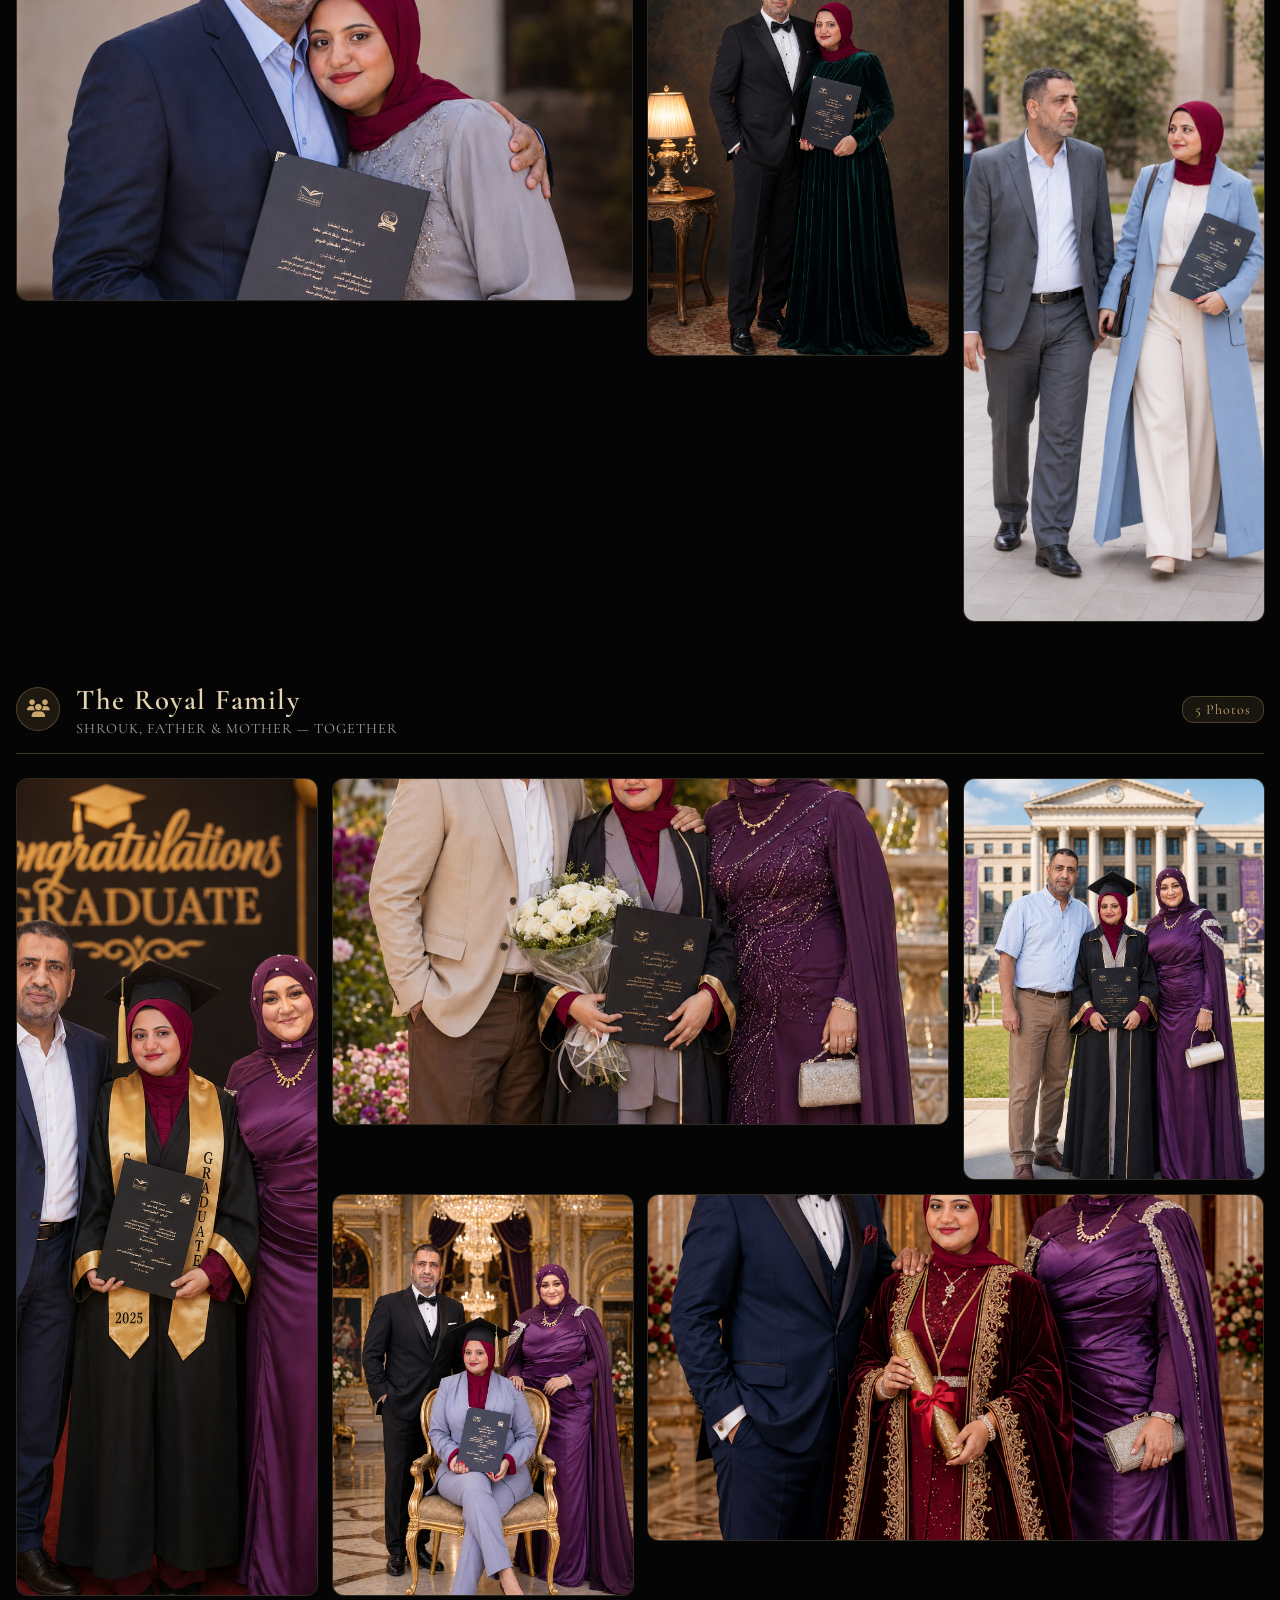
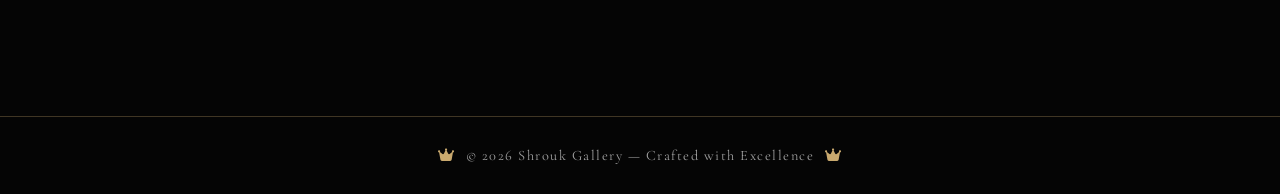
==== commit a128576d: "Add files via upload" ====
--- a/gallery.html
+++ b/gallery.html
@@ -108,6 +108,36 @@
       transition: all 0.25s ease;
     }
     .lang-btn:hover { border-color: var(--gold); background: rgba(201,169,110,0.12); }
+
+    /* ===== Music Toggle Button ===== */
+    .music-btn {
+      background: transparent;
+      border: 1px solid var(--gold-dim);
+      color: var(--gold-light);
+      width: 44px; height: 40px;
+      border-radius: 20px;
+      cursor: pointer;
+      display: flex; align-items: center; justify-content: center; gap: 5px;
+      transition: all 0.25s ease;
+      padding: 0 8px;
+      flex-shrink: 0;
+    }
+    .music-btn:hover {
+      background: rgba(201,169,110,0.15);
+      border-color: var(--gold);
+      box-shadow: 0 0 14px rgba(201,169,110,0.25);
+      transform: translateY(-1px);
+    }
+    .music-btn i { font-size: 0.85rem; transition: all 0.3s ease; }
+    .music-btn.playing i { color: var(--gold); text-shadow: 0 0 8px rgba(201,169,110,0.6); animation: rotateNote 4s linear infinite; }
+    .music-btn .eq { display: flex; align-items: flex-end; height: 10px; gap: 2px; }
+    .music-btn .eq span { width: 2px; height: 2px; background: var(--gold-light); border-radius: 1px; transition: height 0.3s ease; }
+    .music-btn.playing .eq span { background: var(--gold); animation: eqBar 1.2s ease-in-out infinite alternate; }
+    .music-btn.playing .eq span:nth-child(1) { animation-duration: 0.8s; }
+    .music-btn.playing .eq span:nth-child(2) { animation-duration: 1.2s; animation-delay: -0.4s; }
+    .music-btn.playing .eq span:nth-child(3) { animation-duration: 1s; animation-delay: -0.2s; }
+    @keyframes eqBar { 0% { height: 2px; } 100% { height: 10px; } }
+    @keyframes rotateNote { 0% { transform: rotate(0deg); } 100% { transform: rotate(360deg); } }
 
     /* ===== PAGE HERO ===== */
     .page-hero {
@@ -369,6 +399,9 @@
   <!-- Marble texture -->
   <div class="marble-overlay"></div>
 
+  <!-- Background Music -->
+  <audio id="bg-music" src="نور العيلة - شروق.mp3" loop></audio>
+
   <!-- HEADER -->
   <header class="g-header">
     <a href="index.html" class="back-btn" id="back-btn">
@@ -379,6 +412,13 @@
       <i class="fa-solid fa-crown"></i>
       <span id="header-label">Shrouk Gallery</span>
     </div>
+    <!-- Music Toggle -->
+    <button class="music-btn" id="music-btn" aria-label="Toggle Background Music">
+      <i class="fa-solid fa-music"></i>
+      <div class="eq">
+        <span></span><span></span><span></span>
+      </div>
+    </button>
     <button class="lang-btn" id="lang-btn">
       <i class="fa-solid fa-globe"></i>
       <span id="lang-text">العربية</span>
@@ -850,6 +890,55 @@
     }, { threshold: 0.07 });
 
     allCards.forEach(card => observer.observe(card));
+
+    /* ===== Background Music ===== */
+    const bgMusic = document.getElementById('bg-music');
+    const musicBtn = document.getElementById('music-btn');
+
+    function setMusicPlaying(playing) {
+      if (playing) {
+        musicBtn.classList.add('playing');
+      } else {
+        musicBtn.classList.remove('playing');
+      }
+    }
+
+    // Try auto-play immediately (works on desktop, may be blocked on mobile)
+    function tryAutoPlay() {
+      if (!bgMusic) return;
+      bgMusic.volume = 0.8;
+      bgMusic.play().then(() => {
+        setMusicPlaying(true);
+      }).catch(() => {
+        // Autoplay blocked — wait for first user interaction
+        setMusicPlaying(false);
+        const playOnInteraction = () => {
+          bgMusic.play().then(() => {
+            setMusicPlaying(true);
+          }).catch(() => {});
+          document.removeEventListener('touchstart', playOnInteraction);
+          document.removeEventListener('click', playOnInteraction);
+        };
+        document.addEventListener('touchstart', playOnInteraction, { once: true });
+        document.addEventListener('click', playOnInteraction, { once: true });
+      });
+    }
+
+    // Music toggle button
+    if (musicBtn && bgMusic) {
+      musicBtn.addEventListener('click', (e) => {
+        e.stopPropagation();
+        if (bgMusic.paused) {
+          bgMusic.play().then(() => setMusicPlaying(true)).catch(() => {});
+        } else {
+          bgMusic.pause();
+          setMusicPlaying(false);
+        }
+      });
+    }
+
+    tryAutoPlay();
   </script>
 </body>
 </html>
+
